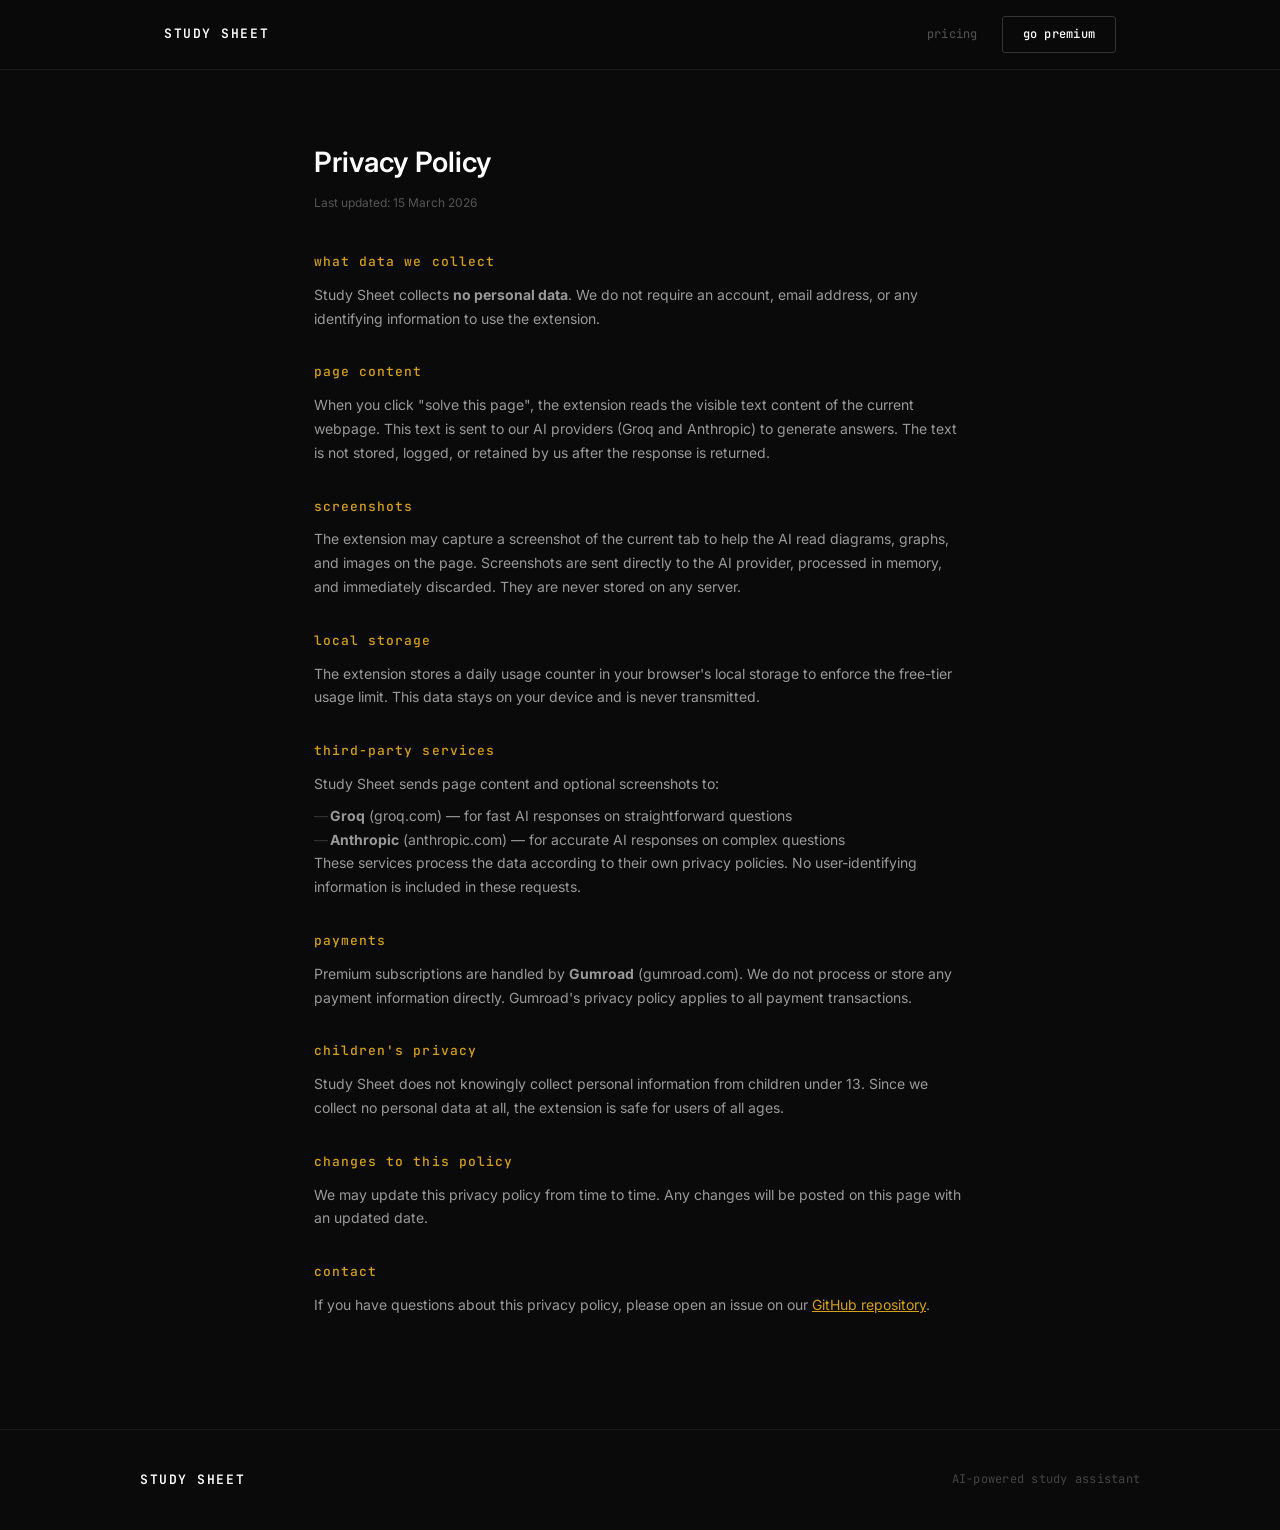
==== privacy.html @ bde9eca8 "Add privacy policy page and footer link Co-Authored-By: Claude Opus 4.6 <noreply@anthropic.com>" ====
<!DOCTYPE html>
<html lang="en">
<head>
  <meta charset="UTF-8">
  <meta name="viewport" content="width=device-width, initial-scale=1.0">
  <title>Privacy Policy — Study Sheet</title>
  <link rel="stylesheet" href="style.css">
  <link rel="preconnect" href="https://fonts.googleapis.com">
  <link href="https://fonts.googleapis.com/css2?family=JetBrains+Mono:wght@400;500;600&family=Inter:wght@400;500;600&display=swap" rel="stylesheet">
</head>
<body>

  <nav>
    <div class="nav-inner">
      <a href="index.html" class="logo">STUDY SHEET</a>
      <div class="nav-links">
        <a href="index.html#pricing" class="nav-link">pricing</a>
        <a href="https://maxwhulme.gumroad.com/l/umpzf" class="nav-cta" target="_blank">go premium</a>
      </div>
    </div>
  </nav>

  <section class="privacy-page">
    <h1>Privacy Policy</h1>
    <p class="privacy-updated">Last updated: 15 March 2026</p>

    <div class="privacy-section">
      <h2>What data we collect</h2>
      <p>Study Sheet collects <strong>no personal data</strong>. We do not require an account, email address, or any identifying information to use the extension.</p>
    </div>

    <div class="privacy-section">
      <h2>Page content</h2>
      <p>When you click "solve this page", the extension reads the visible text content of the current webpage. This text is sent to our AI providers (Groq and Anthropic) to generate answers. The text is not stored, logged, or retained by us after the response is returned.</p>
    </div>

    <div class="privacy-section">
      <h2>Screenshots</h2>
      <p>The extension may capture a screenshot of the current tab to help the AI read diagrams, graphs, and images on the page. Screenshots are sent directly to the AI provider, processed in memory, and immediately discarded. They are never stored on any server.</p>
    </div>

    <div class="privacy-section">
      <h2>Local storage</h2>
      <p>The extension stores a daily usage counter in your browser's local storage to enforce the free-tier usage limit. This data stays on your device and is never transmitted.</p>
    </div>

    <div class="privacy-section">
      <h2>Third-party services</h2>
      <p>Study Sheet sends page content and optional screenshots to:</p>
      <ul>
        <li><strong>Groq</strong> (groq.com) — for fast AI responses on straightforward questions</li>
        <li><strong>Anthropic</strong> (anthropic.com) — for accurate AI responses on complex questions</li>
      </ul>
      <p>These services process the data according to their own privacy policies. No user-identifying information is included in these requests.</p>
    </div>

    <div class="privacy-section">
      <h2>Payments</h2>
      <p>Premium subscriptions are handled by <strong>Gumroad</strong> (gumroad.com). We do not process or store any payment information directly. Gumroad's privacy policy applies to all payment transactions.</p>
    </div>

    <div class="privacy-section">
      <h2>Children's privacy</h2>
      <p>Study Sheet does not knowingly collect personal information from children under 13. Since we collect no personal data at all, the extension is safe for users of all ages.</p>
    </div>

    <div class="privacy-section">
      <h2>Changes to this policy</h2>
      <p>We may update this privacy policy from time to time. Any changes will be posted on this page with an updated date.</p>
    </div>

    <div class="privacy-section">
      <h2>Contact</h2>
      <p>If you have questions about this privacy policy, please open an issue on our <a href="https://github.com/MH-787b/CHEATSHEET" target="_blank">GitHub repository</a>.</p>
    </div>
  </section>

  <footer>
    <div class="footer-inner">
      <a href="index.html" class="logo">STUDY SHEET</a>
      <p class="footer-text">AI-powered study assistant</p>
    </div>
  </footer>

</body>
</html>
---- style.css ----
/* ─── Reset & Base ──────────────────────────────────────────────────────── */
*, *::before, *::after { box-sizing: border-box; margin: 0; padding: 0; }

body {
  font-family: 'Inter', -apple-system, BlinkMacSystemFont, 'Segoe UI', sans-serif;
  background: #0a0a0a;
  color: #e0e0e0;
  line-height: 1.6;
  -webkit-font-smoothing: antialiased;
}

a { color: inherit; text-decoration: none; }
ul { list-style: none; }

/* ─── Nav ───────────────────────────────────────────────────────────────── */
nav {
  position: fixed;
  top: 0;
  left: 0;
  right: 0;
  z-index: 100;
  background: rgba(10, 10, 10, 0.85);
  backdrop-filter: blur(12px);
  border-bottom: 1px solid #1a1a1a;
}

.nav-inner {
  max-width: 1000px;
  margin: 0 auto;
  padding: 16px 24px;
  display: flex;
  justify-content: space-between;
  align-items: center;
}

.logo {
  font-family: 'JetBrains Mono', monospace;
  font-size: 13px;
  font-weight: 600;
  letter-spacing: 0.12em;
  color: #fff;
}

.nav-links {
  display: flex;
  align-items: center;
  gap: 24px;
}

.nav-link {
  font-family: 'JetBrains Mono', monospace;
  font-size: 12px;
  color: #555;
  letter-spacing: 0.02em;
  transition: color 0.15s ease;
}

.nav-link:hover { color: #fff; }

.nav-cta {
  font-family: 'JetBrains Mono', monospace;
  font-size: 12px;
  font-weight: 500;
  padding: 8px 20px;
  border: 1px solid #333;
  border-radius: 3px;
  color: #fff;
  letter-spacing: 0.02em;
  transition: all 0.15s ease;
}

.nav-cta:hover {
  background: #1a1a1a;
  border-color: #444;
}

/* ─── Hero ──────────────────────────────────────────────────────────────── */
.hero {
  position: relative;
  max-width: 700px;
  margin: 0 auto;
  padding: 160px 24px 80px;
  text-align: center;
}

#hero-canvas {
  position: fixed;
  top: 0;
  left: 0;
  width: 100%;
  height: 100%;
  z-index: -1;
  pointer-events: none;
}

.hero-badge {
  display: inline-block;
  font-family: 'JetBrains Mono', monospace;
  font-size: 11px;
  font-weight: 500;
  letter-spacing: 0.1em;
  text-transform: uppercase;
  color: #d4a017;
  border: 1px solid #2a2000;
  background: rgba(212, 160, 23, 0.06);
  padding: 6px 16px;
  border-radius: 3px;
  margin-bottom: 32px;
}

.hero h1 {
  font-size: clamp(36px, 6vw, 56px);
  font-weight: 600;
  line-height: 1.15;
  color: #fff;
  margin-bottom: 24px;
  letter-spacing: -0.02em;
}

.accent { color: #d4a017; }

.hero-sub {
  font-size: 17px;
  color: #888;
  max-width: 520px;
  margin: 0 auto 40px;
  line-height: 1.7;
}

kbd {
  font-family: 'JetBrains Mono', monospace;
  font-size: 13px;
  background: #1a1a1a;
  border: 1px solid #333;
  border-radius: 3px;
  padding: 2px 8px;
  color: #fff;
}

.hero-ctas {
  display: flex;
  gap: 12px;
  justify-content: center;
  align-items: center;
  flex-wrap: wrap;
  margin-bottom: 0;
}

.btn-primary {
  display: inline-block;
  font-family: 'JetBrains Mono', monospace;
  font-size: 14px;
  font-weight: 500;
  padding: 14px 36px;
  background: #d4a017;
  color: #0a0a0a;
  border: none;
  border-radius: 3px;
  letter-spacing: 0.02em;
  cursor: pointer;
  transition: all 0.15s ease;
}

.btn-primary:hover { background: #e8b52a; }

.btn-secondary {
  display: inline-block;
  font-family: 'JetBrains Mono', monospace;
  font-size: 14px;
  font-weight: 500;
  padding: 14px 36px;
  background: transparent;
  color: #888;
  border: 1px solid #333;
  border-radius: 3px;
  letter-spacing: 0.02em;
  cursor: pointer;
  transition: all 0.15s ease;
}

.btn-secondary:hover { border-color: #555; color: #fff; }

.btn-outline {
  display: inline-block;
  font-family: 'JetBrains Mono', monospace;
  font-size: 14px;
  font-weight: 500;
  padding: 14px 36px;
  background: transparent;
  color: #fff;
  border: 1px solid #333;
  border-radius: 3px;
  letter-spacing: 0.02em;
  cursor: pointer;
  transition: all 0.15s ease;
}

.btn-outline:hover { border-color: #555; background: #1a1a1a; }

.btn-download {
  display: inline-block;
  font-family: 'JetBrains Mono', monospace;
  font-size: 13px;
  font-weight: 500;
  padding: 10px 24px;
  background: #d4a017;
  color: #0a0a0a;
  border-radius: 3px;
  letter-spacing: 0.02em;
  margin-top: 8px;
  transition: all 0.15s ease;
}

.btn-download:hover { background: #e8b52a; }

.btn-full { width: 100%; text-align: center; }

.hero-note {
  font-size: 13px;
  color: #555;
  margin-top: 16px;
  font-family: 'JetBrains Mono', monospace;
  letter-spacing: 0.02em;
}

/* ─── Demo ──────────────────────────────────────────────────────────────── */
.demo {
  max-width: 900px;
  margin: 0 auto;
  padding: 0 24px 100px;
}

.demo-window {
  border: 1px solid #1a1a1a;
  border-radius: 8px;
  overflow: hidden;
  background: #111;
}

.demo-bar {
  display: flex;
  align-items: center;
  gap: 12px;
  padding: 12px 16px;
  background: #0f0f0f;
  border-bottom: 1px solid #1a1a1a;
}

.demo-dots {
  display: flex;
  gap: 6px;
}

.demo-dots span {
  width: 10px;
  height: 10px;
  border-radius: 50%;
  background: #222;
}

.demo-dots span:first-child { background: #ff5f57; }
.demo-dots span:nth-child(2) { background: #ffbd2e; }
.demo-dots span:nth-child(3) { background: #28c840; }

.demo-url {
  font-family: 'JetBrains Mono', monospace;
  font-size: 11px;
  color: #555;
}

.demo-content {
  display: flex;
  min-height: 280px;
}

.demo-page {
  flex: 1;
  padding: 32px;
  display: flex;
  align-items: center;
  justify-content: center;
}

.demo-question {
  max-width: 340px;
}

.demo-q-label {
  font-family: 'JetBrains Mono', monospace;
  font-size: 11px;
  color: #555;
  letter-spacing: 0.1em;
  margin-bottom: 8px;
}

.demo-q-text {
  font-size: 15px;
  color: #ccc;
  margin-bottom: 16px;
}

.demo-input {
  background: #0a0a0a;
  border: 1px solid #333;
  border-radius: 3px;
  padding: 10px 14px;
  font-family: 'JetBrains Mono', monospace;
  font-size: 14px;
  color: #fff;
  margin-bottom: 12px;
  min-height: 40px;
}

.demo-cursor {
  animation: blink 1s infinite;
  color: #d4a017;
}

@keyframes blink {
  0%, 50% { opacity: 1; }
  51%, 100% { opacity: 0; }
}

.demo-correct {
  background: #0d2818;
  border: 1px solid #1a4d2e;
  border-radius: 3px;
  padding: 10px;
  text-align: center;
  font-size: 16px;
  font-weight: 600;
  color: #4ade80;
  opacity: 0;
  transition: opacity 0.3s ease;
}

.demo-correct.show { opacity: 1; }

.demo-panel {
  width: 220px;
  background: #0a0a0a;
  border-left: 1px solid #1a1a1a;
  padding: 20px 16px;
}

.demo-panel-header {
  font-family: 'JetBrains Mono', monospace;
  font-size: 12px;
  font-weight: 600;
  letter-spacing: 0.12em;
  color: #fff;
  margin-bottom: 16px;
}

.demo-panel-toggle {
  display: flex;
  border: 1px solid #222;
  border-radius: 3px;
  overflow: hidden;
  margin-bottom: 16px;
}

.demo-toggle-active,
.demo-toggle-inactive {
  flex: 1;
  font-family: 'JetBrains Mono', monospace;
  font-size: 10px;
  padding: 6px 4px;
  text-align: center;
}

.demo-toggle-active {
  background: #1a1a1a;
  color: #fff;
}

.demo-toggle-inactive {
  background: #111;
  color: #555;
}

.demo-panel-card {
  border: 1px solid #1a1a1a;
  border-radius: 3px;
  padding: 10px 12px;
  margin-bottom: 6px;
  background: #0f0f0f;
}

.demo-card-label {
  font-family: 'JetBrains Mono', monospace;
  font-size: 9px;
  font-weight: 500;
  letter-spacing: 0.08em;
  color: #444;
  margin-bottom: 4px;
}

.demo-card-answer {
  font-size: 14px;
  color: #e0e0e0;
}

/* ─── Features ──────────────────────────────────────────────────────────── */
.features {
  max-width: 900px;
  margin: 0 auto;
  padding: 0 24px 100px;
}

.features-grid {
  display: grid;
  grid-template-columns: repeat(2, 1fr);
  gap: 12px;
}

.feature-card {
  border: 1px solid #1a1a1a;
  border-radius: 3px;
  padding: 28px 24px;
  background: #0f0f0f;
  transition: border-color 0.15s ease;
}

.feature-card:hover {
  border-color: #2a2a2a;
}

.feature-icon {
  font-family: 'JetBrains Mono', monospace;
  font-size: 18px;
  color: #d4a017;
  margin-bottom: 16px;
}

.feature-card h3 {
  font-family: 'JetBrains Mono', monospace;
  font-size: 14px;
  font-weight: 500;
  color: #fff;
  margin-bottom: 8px;
  letter-spacing: 0.02em;
}

.feature-card p {
  font-size: 14px;
  color: #666;
  line-height: 1.6;
}

/* ─── How it works ──────────────────────────────────────────────────────── */
.how {
  max-width: 700px;
  margin: 0 auto;
  padding: 0 24px 100px;
}

.how h2,
.pricing h2,
.faq h2 {
  font-family: 'JetBrains Mono', monospace;
  font-size: 13px;
  font-weight: 500;
  letter-spacing: 0.12em;
  text-transform: uppercase;
  color: #555;
  margin-bottom: 40px;
  text-align: center;
}

.steps {
  display: grid;
  gap: 0;
}

.step {
  padding: 24px 0;
  border-bottom: 1px solid #1a1a1a;
  display: grid;
  grid-template-columns: 48px 1fr;
  grid-template-rows: auto auto;
  column-gap: 20px;
}

.step:last-child { border-bottom: none; }

.step-num {
  font-family: 'JetBrains Mono', monospace;
  font-size: 12px;
  color: #d4a017;
  grid-row: 1 / 3;
  padding-top: 2px;
}

.step h3 {
  font-family: 'JetBrains Mono', monospace;
  font-size: 14px;
  font-weight: 500;
  color: #fff;
  margin-bottom: 4px;
}

.step p {
  font-size: 14px;
  color: #666;
}

/* ─── Robot ─────────────────────────────────────────────────────────────── */
.robot-section {
  display: flex;
  flex-direction: column;
  align-items: center;
  padding: 40px 24px 60px;
}

.robot-wrapper {
  position: relative;
  display: flex;
  align-items: center;
  gap: 0;
}

.robot {
  position: relative;
  display: flex;
  flex-direction: column;
  align-items: center;
  animation: robot-float 3s ease-in-out infinite;
}

@keyframes robot-float {
  0%, 100% { transform: translateY(0); }
  50% { transform: translateY(-8px); }
}

.robot-antenna {
  display: flex;
  flex-direction: column;
  align-items: center;
}

.robot-antenna-ball {
  width: 8px;
  height: 8px;
  border-radius: 50%;
  background: #d4a017;
  animation: antenna-glow 2s ease-in-out infinite;
}

@keyframes antenna-glow {
  0%, 100% { box-shadow: 0 0 4px rgba(212, 160, 23, 0.3); }
  50% { box-shadow: 0 0 12px rgba(212, 160, 23, 0.8); }
}

.robot-antenna-stick {
  width: 2px;
  height: 14px;
  background: #333;
}

.robot-head {
  width: 80px;
  height: 60px;
  background: #1a1a1a;
  border: 1px solid #2a2a2a;
  border-radius: 12px;
  display: flex;
  flex-direction: column;
  align-items: center;
  justify-content: center;
  gap: 6px;
  padding: 8px;
  position: relative;
}

.robot-eyes {
  display: flex;
  gap: 16px;
  align-items: center;
}

.robot-eye {
  width: 20px;
  height: 20px;
  background: #0a0a0a;
  border-radius: 50%;
  border: 1px solid #333;
  display: flex;
  align-items: center;
  justify-content: center;
  overflow: hidden;
  position: relative;
}

.robot-pupil {
  width: 8px;
  height: 8px;
  background: #d4a017;
  border-radius: 50%;
  transition: transform 0.1s ease-out;
}

.robot-mouth {
  width: 20px;
  height: 3px;
  background: #333;
  border-radius: 2px;
  transition: all 0.3s ease;
}

.robot:hover .robot-mouth {
  width: 14px;
  height: 8px;
  border-radius: 0 0 7px 7px;
  background: #d4a017;
}

.robot-body {
  width: 60px;
  height: 50px;
  background: #1a1a1a;
  border: 1px solid #2a2a2a;
  border-radius: 4px;
  margin-top: 4px;
  display: flex;
  align-items: center;
  justify-content: center;
}

.robot-screen {
  width: 42px;
  height: 10px;
  background: #0a0a0a;
  border: 1px solid #222;
  border-radius: 2px;
}

/* Thought bubble */
.thought-bubble {
  position: absolute;
  right: calc(100% + 16px);
  top: 4px;
  background: #1a1a1a;
  border: 1px solid #2a2a2a;
  border-radius: 12px;
  padding: 6px 14px;
  white-space: nowrap;
}

.thought-text {
  font-family: 'JetBrains Mono', monospace;
  font-size: 12px;
  color: #d4a017;
  letter-spacing: 0.03em;
}

.thought-dot {
  position: absolute;
  background: #2a2a2a;
  border-radius: 50%;
}

.thought-dot-1 {
  width: 8px;
  height: 8px;
  right: -12px;
  bottom: 4px;
}

.thought-dot-2 {
  width: 5px;
  height: 5px;
  right: -6px;
  bottom: -2px;
}

.robot-feet {
  display: flex;
  gap: 16px;
  margin-top: 4px;
}

.robot-foot {
  width: 18px;
  height: 8px;
  background: #1a1a1a;
  border: 1px solid #2a2a2a;
  border-radius: 0 0 4px 4px;
}

.robot-caption {
  font-family: 'JetBrains Mono', monospace;
  font-size: 12px;
  color: #333;
  margin-top: 20px;
  letter-spacing: 0.02em;
  transition: color 0.3s ease;
}

.robot-section:hover .robot-caption {
  color: #555;
}

/* ─── Download page ────────────────────────────────────────────────────── */
.download-hero {
  max-width: 600px;
  margin: 0 auto;
  padding: 160px 24px 60px;
  text-align: center;
}

.download-check {
  width: 60px;
  height: 60px;
  border-radius: 50%;
  border: 2px solid #d4a017;
  color: #d4a017;
  font-size: 28px;
  display: flex;
  align-items: center;
  justify-content: center;
  margin: 0 auto 24px;
  animation: check-pop 0.4s ease-out;
}

@keyframes check-pop {
  0% { transform: scale(0); }
  70% { transform: scale(1.15); }
  100% { transform: scale(1); }
}

.download-hero h1 {
  font-size: 28px;
  font-weight: 600;
  color: #fff;
  margin-bottom: 12px;
}

.download-sub {
  font-size: 14px;
  color: #555;
}

.download-sub a {
  color: #d4a017;
  text-decoration: underline;
}

.download-steps {
  max-width: 700px;
  margin: 0 auto;
  padding: 0 24px 60px;
}

.download-steps h2 {
  font-family: 'JetBrains Mono', monospace;
  font-size: 13px;
  font-weight: 500;
  letter-spacing: 0.12em;
  text-transform: uppercase;
  color: #555;
  margin-bottom: 40px;
  text-align: center;
}

.download-bottom {
  text-align: center;
  padding-top: 40px;
  border-top: 1px solid #1a1a1a;
  margin-top: 20px;
}

.download-note {
  font-family: 'JetBrains Mono', monospace;
  font-size: 12px;
  color: #555;
  margin-bottom: 16px;
  letter-spacing: 0.02em;
}

/* ─── Privacy page ─────────────────────────────────────────────────────── */
.privacy-page {
  max-width: 700px;
  margin: 0 auto;
  padding: 140px 24px 80px;
}

.privacy-page h1 {
  font-size: 28px;
  font-weight: 600;
  color: #fff;
  margin-bottom: 8px;
}

.privacy-updated {
  font-size: 12px;
  color: #555;
  margin-bottom: 40px;
}

.privacy-section {
  margin-bottom: 32px;
}

.privacy-section h2 {
  font-family: 'JetBrains Mono', monospace;
  font-size: 13px;
  font-weight: 500;
  letter-spacing: 0.08em;
  text-transform: lowercase;
  color: #d4a017;
  margin-bottom: 10px;
}

.privacy-section p {
  font-size: 14px;
  color: #999;
  line-height: 1.7;
  margin-bottom: 8px;
}

.privacy-section ul {
  list-style: none;
  padding: 0;
}

.privacy-section li {
  font-size: 14px;
  color: #999;
  line-height: 1.7;
  padding-left: 16px;
  position: relative;
}

.privacy-section li::before {
  content: '—';
  position: absolute;
  left: 0;
  color: #333;
}

.privacy-section a {
  color: #d4a017;
  text-decoration: underline;
}

/* ─── Install ───────────────────────────────────────────────────────────── */
.install {
  max-width: 700px;
  margin: 0 auto;
  padding: 0 24px 100px;
}

.install-steps {
  display: grid;
  gap: 0;
}

.install-step {
  padding: 24px 0;
  border-bottom: 1px solid #1a1a1a;
  display: grid;
  grid-template-columns: 48px 1fr;
  column-gap: 20px;
  align-items: start;
}

.install-step:last-child { border-bottom: none; }

.install-step h3 {
  font-family: 'JetBrains Mono', monospace;
  font-size: 14px;
  font-weight: 500;
  color: #fff;
  margin-bottom: 6px;
}

.install-step p {
  font-size: 14px;
  color: #666;
}

/* ─── Pricing ───────────────────────────────────────────────────────────── */
.pricing {
  max-width: 800px;
  margin: 0 auto;
  padding: 0 24px 100px;
}

.pricing-grid {
  display: grid;
  grid-template-columns: 1fr 1fr;
  gap: 12px;
}

.price-card {
  border: 1px solid #1a1a1a;
  border-radius: 3px;
  padding: 36px 32px;
  background: #0f0f0f;
  text-align: center;
  position: relative;
}

.price-card-featured {
  border-color: #2a2000;
}

.price-badge {
  position: absolute;
  top: -1px;
  left: 50%;
  transform: translateX(-50%);
  font-family: 'JetBrains Mono', monospace;
  font-size: 10px;
  font-weight: 500;
  letter-spacing: 0.08em;
  color: #0a0a0a;
  background: #d4a017;
  padding: 3px 12px;
  border-radius: 0 0 3px 3px;
}

.price-label {
  font-family: 'JetBrains Mono', monospace;
  font-size: 11px;
  font-weight: 500;
  letter-spacing: 0.1em;
  color: #d4a017;
  margin-bottom: 16px;
}

.price-amount {
  font-size: 48px;
  font-weight: 600;
  color: #fff;
  margin-bottom: 8px;
}

.price-period {
  font-size: 16px;
  font-weight: 400;
  color: #555;
}

.price-features {
  margin: 28px 0;
  text-align: left;
}

.price-features li {
  font-family: 'JetBrains Mono', monospace;
  font-size: 13px;
  color: #888;
  padding: 8px 0;
  border-bottom: 1px solid #1a1a1a;
  letter-spacing: 0.02em;
}

.price-features li::before {
  content: "+";
  color: #d4a017;
  margin-right: 10px;
  font-weight: 600;
}

.price-features li:last-child { border-bottom: none; }

.price-note {
  font-family: 'JetBrains Mono', monospace;
  font-size: 11px;
  color: #444;
  margin-top: 16px;
  letter-spacing: 0.02em;
}

/* ─── FAQ ───────────────────────────────────────────────────────────────── */
.faq {
  max-width: 600px;
  margin: 0 auto;
  padding: 0 24px 100px;
}

.faq-item {
  padding: 24px 0;
  border-bottom: 1px solid #1a1a1a;
}

.faq-item:last-child { border-bottom: none; }

.faq-item h3 {
  font-family: 'JetBrains Mono', monospace;
  font-size: 13px;
  font-weight: 500;
  color: #fff;
  margin-bottom: 8px;
  letter-spacing: 0.02em;
}

.faq-item p {
  font-size: 14px;
  color: #666;
  line-height: 1.6;
}

/* ─── Footer ────────────────────────────────────────────────────────────── */
footer {
  border-top: 1px solid #1a1a1a;
  padding: 40px 24px;
}

.footer-inner {
  max-width: 1000px;
  margin: 0 auto;
  display: flex;
  justify-content: space-between;
  align-items: center;
}

.footer-text {
  font-family: 'JetBrains Mono', monospace;
  font-size: 12px;
  color: #444;
  letter-spacing: 0.02em;
}

.footer-link {
  font-family: 'JetBrains Mono', monospace;
  font-size: 11px;
  color: #333;
  text-decoration: none;
  letter-spacing: 0.02em;
  margin-top: 8px;
  display: inline-block;
}

.footer-link:hover {
  color: #d4a017;
}

/* ─── Responsive ────────────────────────────────────────────────────────── */
@media (max-width: 640px) {
  .features-grid { grid-template-columns: 1fr; }
  .pricing-grid { grid-template-columns: 1fr; }
  .demo-content { flex-direction: column; }
  .demo-panel {
    width: 100%;
    border-left: none;
    border-top: 1px solid #1a1a1a;
  }
  .hero { padding-top: 120px; }
  .hero-ctas { flex-direction: column; align-items: stretch; }
  .hero-ctas a { text-align: center; }
}
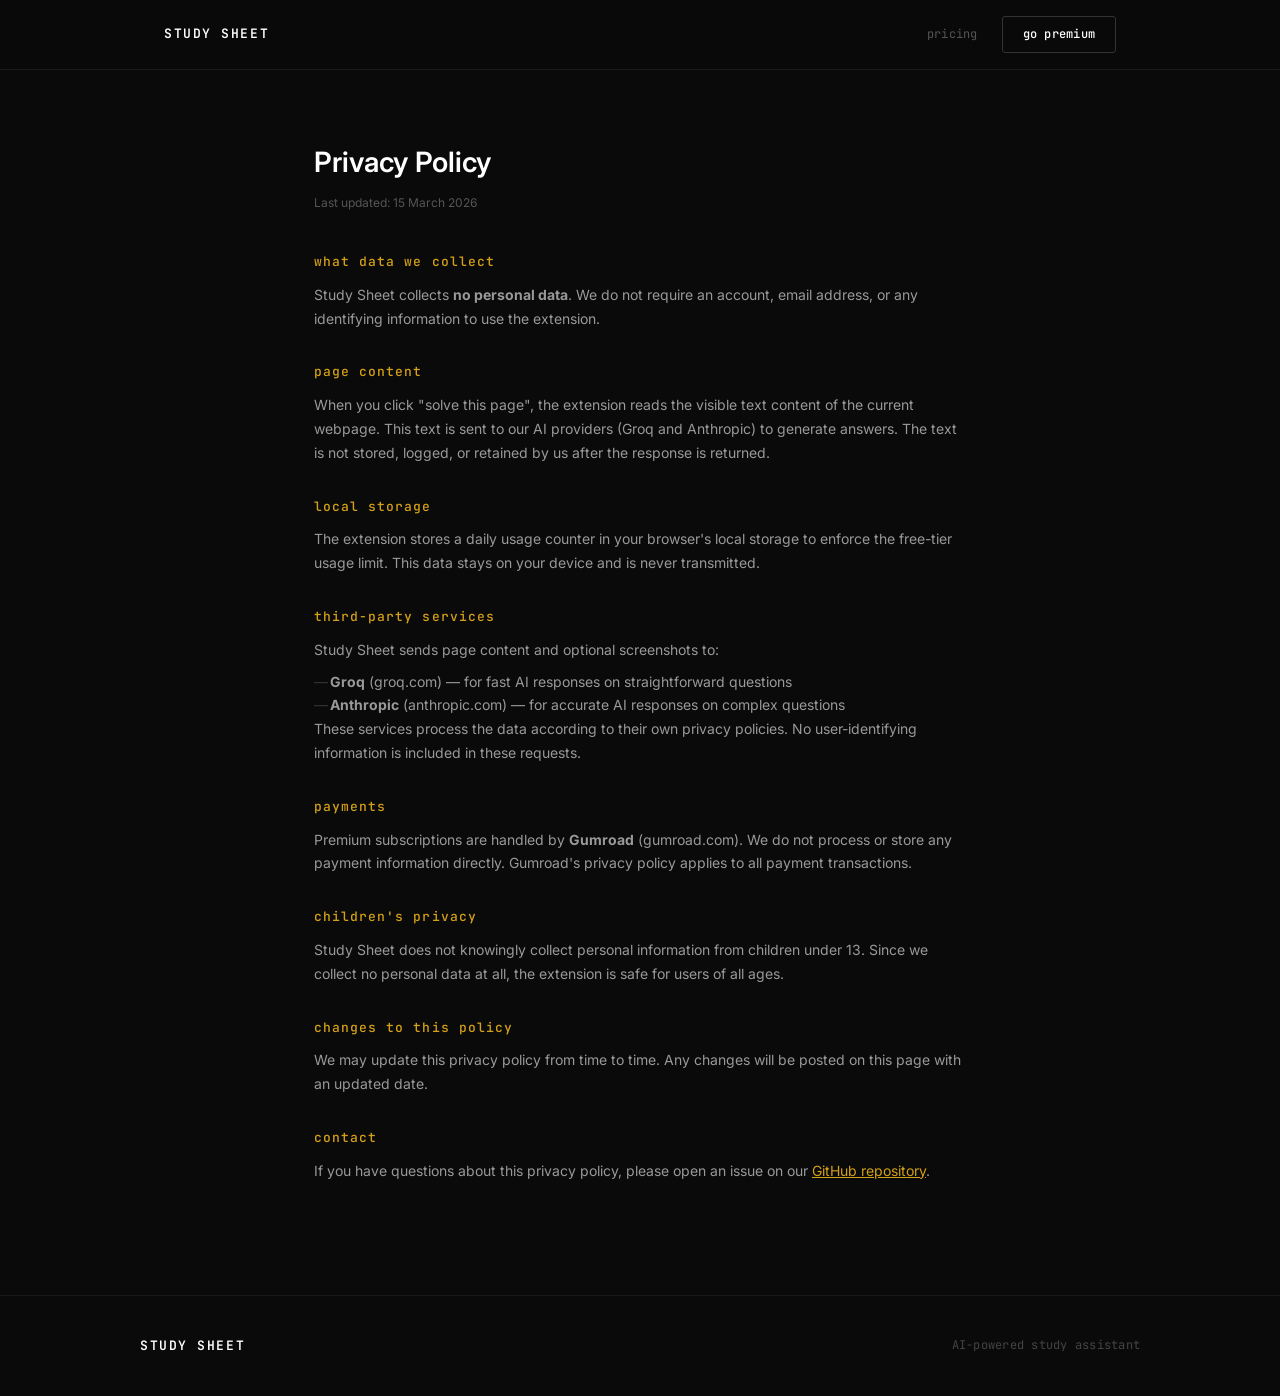
==== commit c89adcdf: "Remove screenshot section from privacy policy (feature removed for CWS compliance) Co-Authored-By: C" ====
--- a/privacy.html
+++ b/privacy.html
@@ -32,11 +32,6 @@
     <div class="privacy-section">
       <h2>Page content</h2>
       <p>When you click "solve this page", the extension reads the visible text content of the current webpage. This text is sent to our AI providers (Groq and Anthropic) to generate answers. The text is not stored, logged, or retained by us after the response is returned.</p>
-    </div>
-
-    <div class="privacy-section">
-      <h2>Screenshots</h2>
-      <p>The extension may capture a screenshot of the current tab to help the AI read diagrams, graphs, and images on the page. Screenshots are sent directly to the AI provider, processed in memory, and immediately discarded. They are never stored on any server.</p>
     </div>
 
     <div class="privacy-section">
